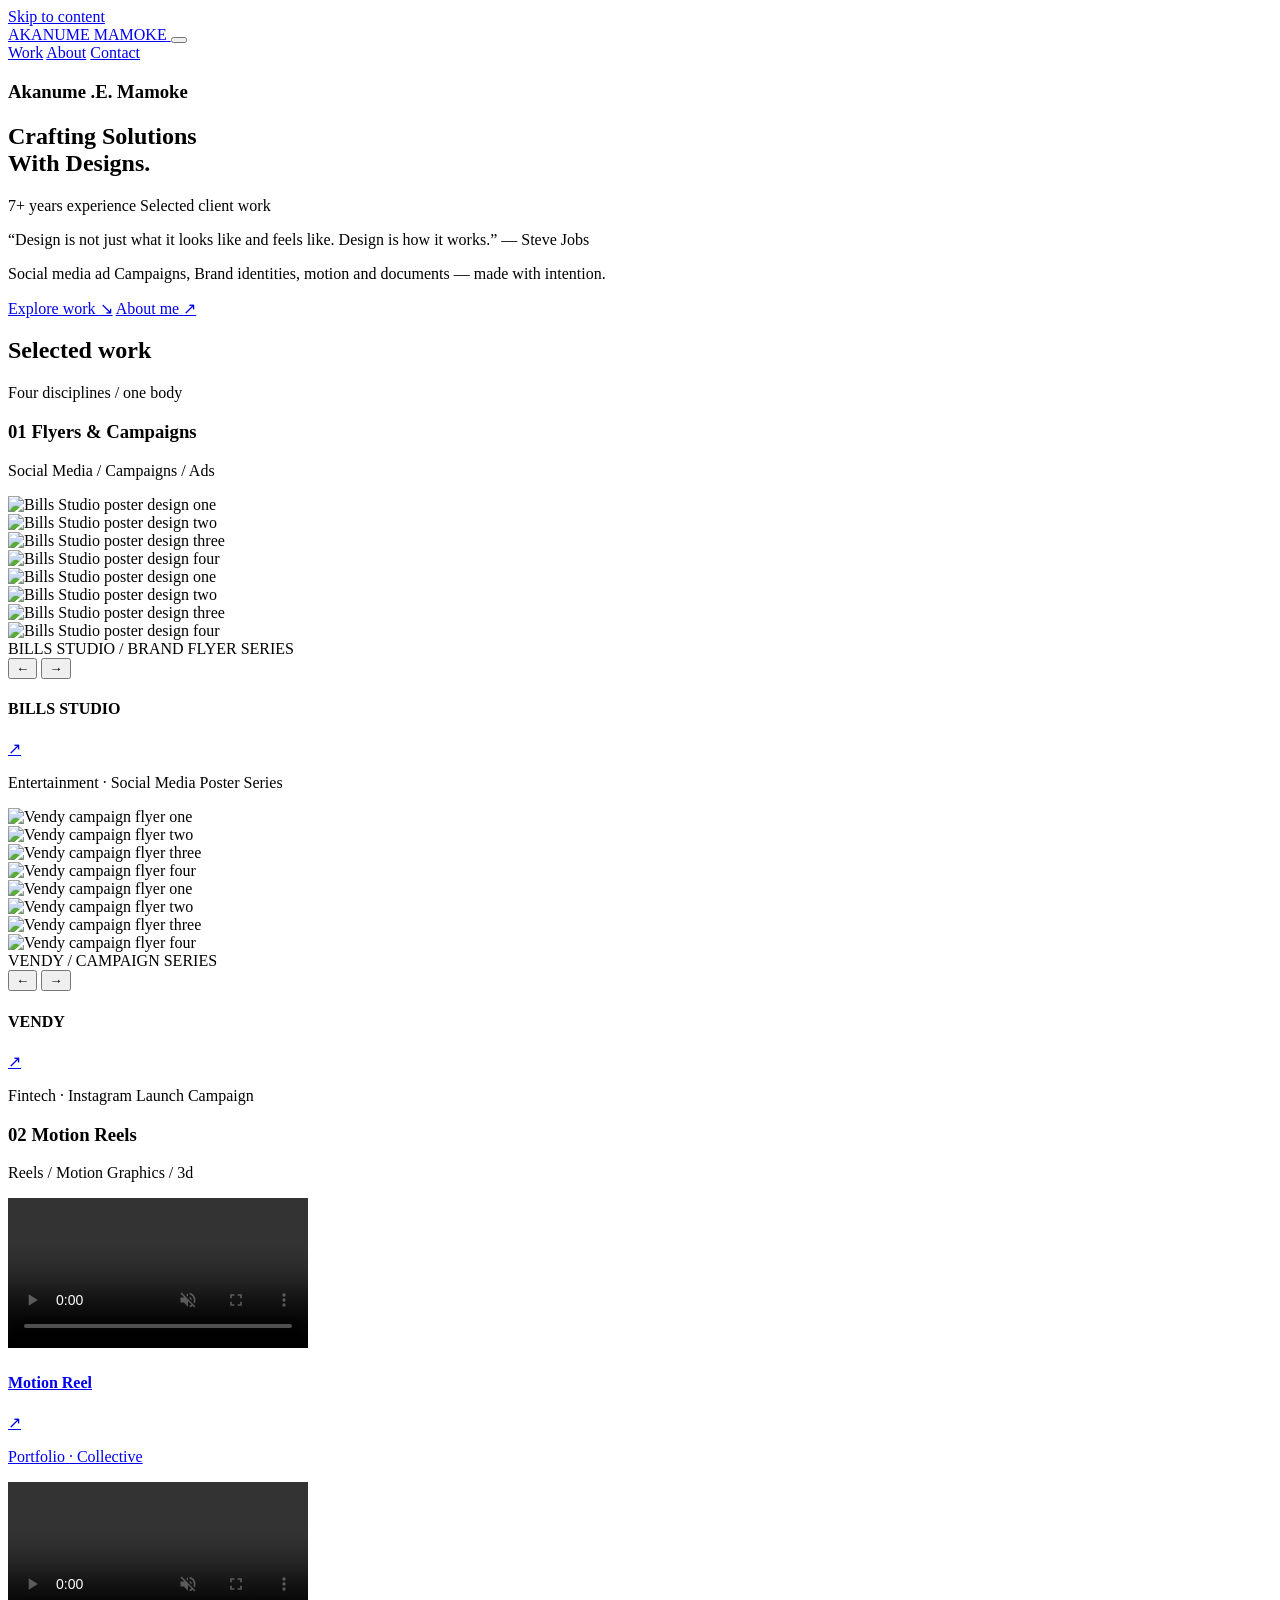
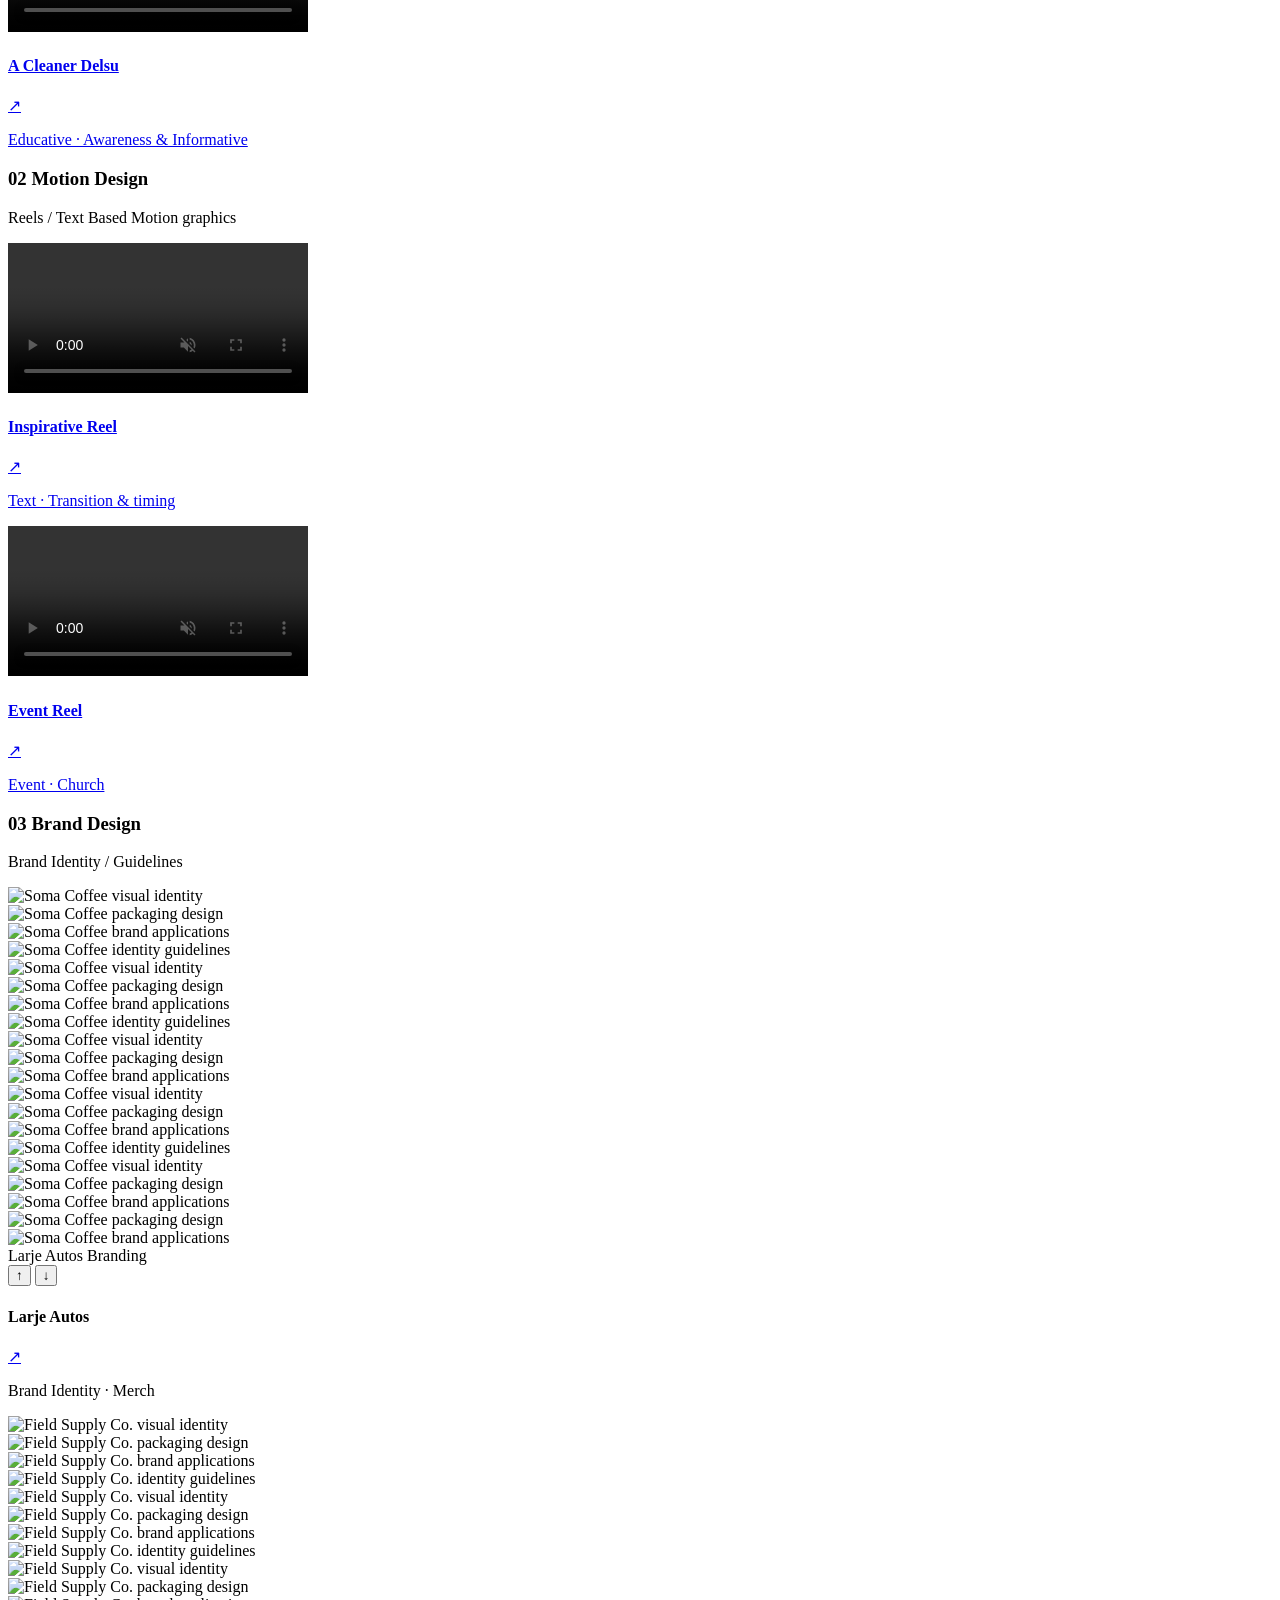
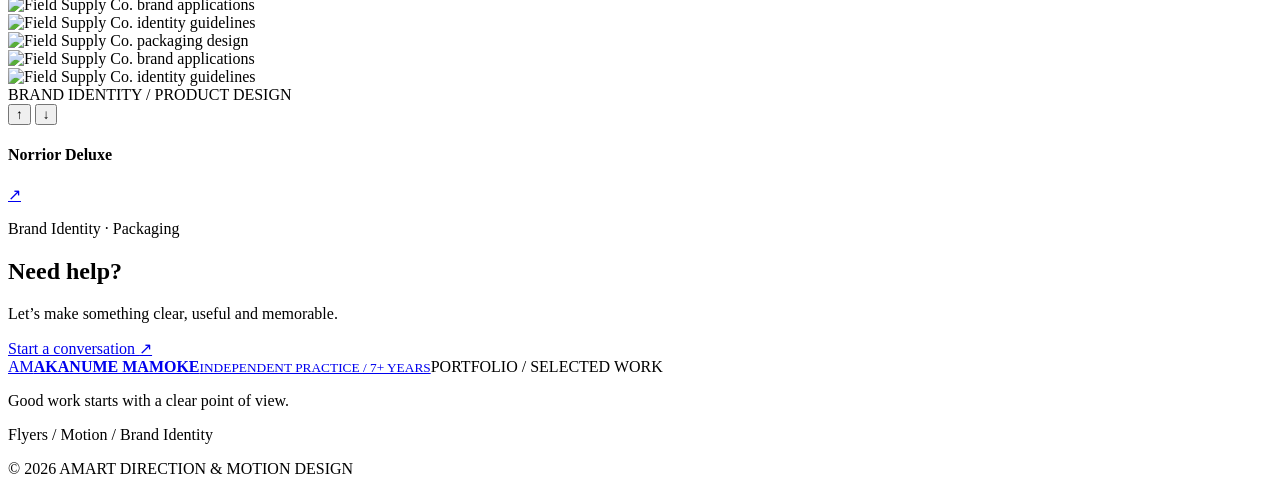
==== index.html @ b6629395 "Add files via upload" ====
<!doctype html>
<html lang="en">
<head>
  <meta charset="utf-8">
  <meta name="viewport" content="width=device-width, initial-scale=1">
  <meta name="theme-color" content="#f5f5f0">
  <meta name="description" content="Selected work in art direction, campaign design, motion, brand identity and documents by Akanume Mamoke.">
  <title>Work — Akanume Mamoke | Art Director & Motion Designer</title>
  <link rel="preconnect" href="https://fonts.googleapis.com">
  <link rel="preconnect" href="https://fonts.gstatic.com" crossorigin>
  <link href="https://fonts.googleapis.com/css2?family=DM+Mono:wght@400;500&family=DM+Sans:wght@400;500;600;700;800&display=swap" rel="stylesheet">
  <link rel="stylesheet" href="css/style.css">
  <script src="js/main.js" defer></script>
</head>
<body>
  <a class="skip-link" href="#main">Skip to content</a>
  <header class="site-header">
    <div class="header-inner wrap">
      <a class="brand" href="index.html" aria-label="Akanume Mamoke home">
        <span class="brand-mark">AKANUME MAMOKE</span>

      </a>
      <button class="menu-toggle" type="button" aria-expanded="false" aria-controls="primary-nav" aria-label="Open navigation"><span></span><span></span></button>
      <nav class="nav" id="primary-nav" aria-label="Main navigation">
        <a href="index.html" aria-current="page">Work</a>
        <a href="about.html">About</a>
        <a href="#contact">Contact</a>
      </nav>
    </div>
  </header>

  <main id="main">
    <section class="hero wrap" aria-labelledby="hero-title">
      <div class="hero-main reveal">
        <h3 id="flyers-title">Akanume .E. Mamoke</p>
        <h1 id="hero-title">Crafting Solutions<br>With Designs.</h1>
        <div class="hero-meta">
          <span>7+ years experience</span>
          <span>Selected client work</span>
        </div>
      </div>
      <div class="hero-aside reveal">
        <p class="hero-statement">“Design is not just what it looks like and feels like. Design is how it works.” — Steve Jobs</p>
        <p class="muted"> Social media ad Campaigns, Brand identities, motion and documents — made with intention.</p>
        <div class="hero-actions">
          <a class="button button-primary" href="#selected-work">Explore work <span aria-hidden="true">↘</span></a>
          <a class="text-link" href="about.html">About me <span aria-hidden="true">↗</span></a>
        </div>
      </div>
    </section>

    <section class="work wrap" id="selected-work" aria-labelledby="work-title">
      <div class="section-kicker">
        <h2 id="work-title" class="eyebrow">Selected work</h2>
        <span class="eyebrow">Four disciplines / one body</span>
      </div>

      <section class="work-category" aria-labelledby="flyers-title">
  <div class="category-heading">
    <h3 id="flyers-title">
      <span class="category-number">01</span>
      Flyers &amp; Campaigns
    </h3>
    <p class="eyebrow">Social Media / Campaigns / Ads</p>
  </div>

  <div class="project-grid">

    <!-- PROJECT 01: BILLS STUDIO -->
    <article class="project-card" aria-labelledby="bills-title">

      <div class="flyer-carousel" data-flyer-carousel>
        <div
          class="flyer-viewport"
          id="bills-flyers"
          tabindex="0"
          role="region"
          aria-label="Bills Studio flyer gallery"
        >
          <div class="flyer-track">
            <div class="flyer-set">

              <div class="flyer-slide">
                <img
                  src="assets/Choir Cllabaration.jpg"
                  alt="Bills Studio poster design one"
                  draggable="false"
                >
              </div>

              <div class="flyer-slide">
                <img
                  src="assets/Creative Design.png"
                  alt="Bills Studio poster design two"
                  draggable="false"
                >
              </div>

              <div class="flyer-slide">
                <img
                  src="assets/Marketing .png"
                  alt="Bills Studio poster design three"
                  draggable="false"
                >
              </div>

              <div class="flyer-slide">
                <img
                  src="assets/Event Collaborations .png"
                  alt="Bills Studio poster design four"
                  draggable="false"
                >
              </div>
              <div class="flyer-slide">
                <img
                  src="assets/Front Page.png"
                  alt="Bills Studio poster design one"
                  draggable="false"
                >
              </div>

              <div class="flyer-slide">
                <img
                  src="assets/ffff.jpg"
                  alt="Bills Studio poster design two"
                  draggable="false"
                >
              </div>

              <div class="flyer-slide">
                <img
                  src="assets/Content Creation.png"
                  alt="Bills Studio poster design three"
                  draggable="false"
                >
              </div>

              <div class="flyer-slide">
                <img
                  src="assets/Back Page.png"
                  alt="Bills Studio poster design four"
                  draggable="false"
                >
              </div>

            </div>
          </div>
        </div>

        <div class="flyer-controls">
          <span class="flyer-hint">BILLS STUDIO / BRAND FLYER SERIES</span>

          <div class="flyer-buttons">
            <button
              type="button"
              data-flyer-prev
              aria-label="Previous Bills Studio flyers"
              aria-controls="bills-flyers"
            >←</button>

            <button
              type="button"
              data-flyer-next
              aria-label="Next Bills Studio flyers"
              aria-controls="bills-flyers"
            >→</button>
          </div>
        </div>
      </div>

      <div class="project-caption">
        <div>
         <h4 id="bills-title">BILLS STUDIO</h4>
        </div>

        <a
          class="project-arrow"
          href="#contact"
          aria-label="Ask about Bills Studio"
        >↗</a>
      </div>

      <p class="project-note">
        Entertainment · Social Media Poster Series
      </p>
    </article>


    <!-- PROJECT 02: VENDY -->
    <article class="project-card" aria-labelledby="vendy-title">

      <div class="flyer-carousel" data-flyer-carousel>
        <div
          class="flyer-viewport"
          id="vendy-flyers"
          tabindex="0"
          role="region"
          aria-label="Vendy flyer gallery"
        >
          <div class="flyer-track">
            <div class="flyer-set">

              <div class="flyer-slide">
                <img
                  src="assets/4.png"
                  alt="Vendy campaign flyer one"
                  draggable="false"
                >
              </div>

              <div class="flyer-slide">
                <img
                  src="assets/4-2.png"
                  alt="Vendy campaign flyer two"
                  draggable="false"
                >
              </div>

              <div class="flyer-slide">
                <img
                  src="assets/6 - Copy (2).png"
                  alt="Vendy campaign flyer three"
                  draggable="false"
                >
              </div>

              <div class="flyer-slide">
                <img
                  src="assets/aaa2.jpg"
                  alt="Vendy campaign flyer four"
                  draggable="false"
                >
              </div>

               <div class="flyer-slide">
                <img
                  src="assets/4 - Copy.png"
                  alt="Vendy campaign flyer one"
                  draggable="false"
                >
              </div>

              <div class="flyer-slide">
                <img
                  src="assets/2.png"
                  alt="Vendy campaign flyer two"
                  draggable="false"
                >
              </div>

              <div class="flyer-slide">
                <img
                  src="assets/1.png"
                  alt="Vendy campaign flyer three"
                  draggable="false"
                >
              </div>

              <div class="flyer-slide">
                <img
                  src="assets/1-2.png"
                  alt="Vendy campaign flyer four"
                  draggable="false"
                >
              </div>

            </div>
          </div>
        </div>

        <div class="flyer-controls">
          <span class="flyer-hint">VENDY / CAMPAIGN SERIES</span>

          <div class="flyer-buttons">
            <button
              type="button"
              data-flyer-prev
              aria-label="Previous Vendy flyers"
              aria-controls="vendy-flyers"
            >←</button>

            <button
              type="button"
              data-flyer-next
              aria-label="Next Vendy flyers"
              aria-controls="vendy-flyers"
            >→</button>
          </div>
        </div>
      </div>

      <div class="project-caption">
        <div>
          <h4 id="vendy-title">VENDY</h4>
        </div>

        <a
          class="project-arrow"
          href="#contact"
          aria-label="Ask about Vendy"
        >↗</a>
      </div>

      <p class="project-note">
        Fintech · Instagram Launch Campaign
      </p>
    </article>

  </div>
</section>  











      <section class="work-category" aria-labelledby="motion-title">
        <div class="category-heading">
          <h3 id="motion-title"><span class="category-number">02</span> Motion Reels</h3>
          <p class="eyebrow">Reels  / Motion Graphics / 3d</p>
        </div>
        <div class="project-grid">
          
          <a class="project-card" href="#contact" aria-label="Ask about Form Follows Feeling motion identity">
            <div class="artwork art-move">
  <video
    class="project-video"
    controls
    autoplay
    muted
    loop
    playsinline
    preload="metadata"
    aria-label="Motion design project preview"
  >
    <source src="assets/Keep Going.mp4" type="video/mp4">
    Your browser does not support video playback.
  </video>
</div>
            <div class="project-caption"><div><h4>Motion Reel</h4></div><span class="project-arrow" aria-hidden="true">↗</span></div>
            <p class="project-note">Portfolio · Collective</p>
          </a>


          <a class="project-card" href="#contact" aria-label="Ask about Move With Intent motion design">
<div class="artwork art-move">
  <video
    class="project-video"
    controls
    autoplay
    muted
    loop
    playsinline
    preload="metadata"
    aria-label="Motion design project preview"
  >
    <source src="assets/Clean Delsu.mp4" type="video/mp4">
    Your browser does not support video playback.
  </video>
</div>
            <div class="project-caption"><div><h4>A Cleaner Delsu</h4></div><span class="project-arrow" aria-hidden="true">↗</span></div>
            <p class="project-note">Educative · Awareness &amp; Informative</p>
          </a>
        </div>
      </section>






            <section class="work-category" aria-labelledby="motion-title">
        <div class="category-heading">
          <h3 id="motion-title"><span class="category-number">02</span> Motion Design</h3>
          <p class="eyebrow">Reels  / Text Based Motion graphics</p>
        </div>
        <div class="project-grid">
          <a class="project-card" href="#contact" aria-label="Ask about Move With Intent motion design">
<div class="artwork art-move">
  <video
    class="project-video"
    controls
    autoplay
    muted
    loop
    playsinline
    preload="metadata"
    aria-label="Motion design project preview"
  >
    <source src="assets/Change the world.mp4" type="video/mp4">
    Your browser does not support video playback.
  </video>
</div>
            <div class="project-caption"><div><h4>Inspirative Reel</h4></div><span class="project-arrow" aria-hidden="true">↗</span></div>
            <p class="project-note">Text · Transition &amp; timing</p>
          </a>
          <a class="project-card" href="#contact" aria-label="Ask about Form Follows Feeling motion identity">
            <div class="artwork art-move">
  <video
    class="project-video"
    controls
    autoplay
    muted
    loop
    playsinline
    preload="metadata"
    aria-label="Motion design project preview"
  >
    <source src="assets/01. Announcement.mp4" type="video/mp4">
    Your browser does not support video playback.
  </video>
</div>
            <div class="project-caption"><div><h4>Event Reel</h4></div><span class="project-arrow" aria-hidden="true">↗</span></div>
            <p class="project-note">Event · Church</p>
          </a>
        </div>
      </section>


      <section class="work-category" aria-labelledby="brand-title">
  <div class="category-heading">
    <h3 id="brand-title">
      <span class="category-number">03</span>
      Brand Design
    </h3>
    <p class="eyebrow">Brand Identity / Guidelines</p>
  </div>

  <div class="project-grid">

    <!-- PROJECT 01: Larje X -->
    <article class="project-card">

      <div class="brand-carousel" data-brand-carousel>
        <div
          class="brand-viewport"
          role="region"
          aria-label="Soma Coffee brand presentation"
          tabindex="0"
        >
          <div class="brand-track">

            <div class="brand-slide">
              <img src="assets/brand/larje brand identity min_page-0001.jpg"
                   alt="Soma Coffee visual identity"
                   draggable="false">
            </div>

            <div class="brand-slide">
              <img src="assets/brand/larje brand identity min_page-0002.jpg"
                   alt="Soma Coffee packaging design"
                   loading="lazy"
                   draggable="false">
            </div>

            <div class="brand-slide">
              <img src="assets/brand/larje brand identity min_page-0003.jpg"
                   alt="Soma Coffee brand applications"
                   loading="lazy"
                   draggable="false">
            </div>

            <div class="brand-slide">
              <img src="assets/brand/larje brand identity min_page-0004.jpg"
                   alt="Soma Coffee identity guidelines"
                   loading="lazy"
                   draggable="false">
            </div>

            <div class="brand-slide">
              <img src="assets/brand/larje brand identity min_page-0005.jpg"
                   alt="Soma Coffee visual identity"
                   draggable="false">
            </div>

            <div class="brand-slide">
              <img src="assets/brand/larje brand identity min_page-0006.jpg"
                   alt="Soma Coffee packaging design"
                   loading="lazy"
                   draggable="false">
            </div>

            <div class="brand-slide">
              <img src="assets/brand/larje brand identity min_page-0007.jpg"
                   alt="Soma Coffee brand applications"
                   loading="lazy"
                   draggable="false">
            </div>

            <div class="brand-slide">
              <img src="assets/brand/larje brand identity min_page-0008.jpg"
                   alt="Soma Coffee identity guidelines"
                   loading="lazy"
                   draggable="false">
            </div>

            <div class="brand-slide">
              <img src="assets/brand/larje brand identity min_page-0009.jpg"
                   alt="Soma Coffee visual identity"
                   draggable="false">
            </div>

            <div class="brand-slide">
              <img src="assets/brand/larje brand identity min_page-0010.jpg"
                   alt="Soma Coffee packaging design"
                   loading="lazy"
                   draggable="false">
            </div>

            <div class="brand-slide">
              <img src="assets/brand/larje brand identity min_page-0011.jpg"
                   alt="Soma Coffee brand applications"
                   loading="lazy"
                   draggable="false">
            </div>

            <div class="brand-slide">
              <img src="assets/brand/larje brand identity min_page-0013.jpg"
                   alt="Soma Coffee visual identity"
                   draggable="false">
            </div>

            <div class="brand-slide">
              <img src="assets/brand/larje brand identity min_page-0014.jpg"
                   alt="Soma Coffee packaging design"
                   loading="lazy"
                   draggable="false">
            </div>

            <div class="brand-slide">
              <img src="assets/brand/larje brand identity min_page-0015.jpg"
                   alt="Soma Coffee brand applications"
                   loading="lazy"
                   draggable="false">
            </div>

            <div class="brand-slide">
              <img src="assets/brand/larje brand identity min_page-0016.jpg"
                   alt="Soma Coffee identity guidelines"
                   loading="lazy"
                   draggable="false">
            </div>

            <div class="brand-slide">
              <img src="assets/brand/larje brand identity min_page-0017.jpg"
                   alt="Soma Coffee visual identity"
                   draggable="false">
            </div>

            <div class="brand-slide">
              <img src="assets/brand/larje brand identity min_page-0018.jpg"
                   alt="Soma Coffee packaging design"
                   loading="lazy"
                   draggable="false">
            </div>

            <div class="brand-slide">
              <img src="assets/brand/larje brand identity min_page-0019.jpg"
                   alt="Soma Coffee brand applications"
                   loading="lazy"
                   draggable="false">
            </div>

            <div class="brand-slide">
              <img src="assets/brand/larje brand identity min_page-0021.jpg"
                   alt="Soma Coffee packaging design"
                   loading="lazy"
                   draggable="false">
            </div>

            <div class="brand-slide">
              <img src="assets/brand/larje brand identity min_page-0022.jpg"
                   alt="Soma Coffee brand applications"
                   loading="lazy"
                   draggable="false">
            </div>



          </div>
        </div>

        <div class="brand-carousel-controls">
          <span class="brand-slide-label">Larje Autos Branding</span>

          <div class="brand-carousel-buttons">
            <button type="button"
                    data-brand-prev
                    aria-label="Previous Soma Coffee slide">↑</button>

            <button type="button"
                    data-brand-next
                    aria-label="Next Soma Coffee slide">↓</button>
          </div>
        </div>
      </div>

      <div class="project-caption">
        <div>
          <h4>Larje Autos</h4>
        </div>

        <a class="project-arrow"
           href="#contact"
           aria-label="Ask about Soma Coffee">↗</a>
      </div>

      <p class="project-note">Brand Identity · Merch</p>
    </article>


    <!-- PROJECT 02: Norrior Deluxe. -->
    <article class="project-card">

      <div class="brand-carousel" data-brand-carousel>
        <div
          class="brand-viewport"
          role="region"
          aria-label="Field Supply Co. brand presentation"
          tabindex="0"
        >
          <div class="brand-track">

            <div class="brand-slide">
              <img src="assets/brand/Mamoke_Akanume_NorrirDeluxe_page-0001.jpg"
                   alt="Field Supply Co. visual identity"
                   draggable="false">
            </div>

            <div class="brand-slide">
              <img src="assets/brand/Mamoke_Akanume_NorrirDeluxe_page-0002.jpg"
                   alt="Field Supply Co. packaging design"
                   loading="lazy"
                   draggable="false">
            </div>

            <div class="brand-slide">
              <img src="assets/brand/Mamoke_Akanume_NorrirDeluxe_page-0003.jpg"
                   alt="Field Supply Co. brand applications"
                   loading="lazy"
                   draggable="false">
            </div>

            <div class="brand-slide">
              <img src="assets/brand/Mamoke_Akanume_NorrirDeluxe_page-0004.jpg"
                   alt="Field Supply Co. identity guidelines"
                   loading="lazy"
                   draggable="false">
            </div>
            <div class="brand-slide">
              <img src="assets/brand/Mamoke_Akanume_NorrirDeluxe_page-0005.jpg"
                   alt="Field Supply Co. visual identity"
                   draggable="false">
            </div>

            <div class="brand-slide">
              <img src="assets/brand/Mamoke_Akanume_NorrirDeluxe_page-0006.jpg"
                   alt="Field Supply Co. packaging design"
                   loading="lazy"
                   draggable="false">
            </div>

            <div class="brand-slide">
              <img src="assets/brand/Mamoke_Akanume_NorrirDeluxe_page-0007.jpg"
                   alt="Field Supply Co. brand applications"
                   loading="lazy"
                   draggable="false">
            </div>

            <div class="brand-slide">
              <img src="assets/brand/Mamoke_Akanume_NorrirDeluxe_page-0008.jpg"
                   alt="Field Supply Co. identity guidelines"
                   loading="lazy"
                   draggable="false">
            </div>
            <div class="brand-slide">
              <img src="assets/brand/Mamoke_Akanume_NorrirDeluxe_page-0009.jpg"
                   alt="Field Supply Co. visual identity"
                   draggable="false">
            </div>

            <div class="brand-slide">
              <img src="assets/brand/Mamoke_Akanume_NorrirDeluxe_page-0010.jpg"
                   alt="Field Supply Co. packaging design"
                   loading="lazy"
                   draggable="false">
            </div>

            <div class="brand-slide">
              <img src="assets/brand/Mamoke_Akanume_NorrirDeluxe_page-0011.jpg"
                   alt="Field Supply Co. brand applications"
                   loading="lazy"
                   draggable="false">
            </div>

            <div class="brand-slide">
              <img src="assets/brand/Mamoke_Akanume_NorrirDeluxe_page-0012.jpg"
                   alt="Field Supply Co. identity guidelines"
                   loading="lazy"
                   draggable="false">
            </div>
            <div class="brand-slide">
              <img src="assets/brand/Mamoke_Akanume_NorrirDeluxe_page-0013.jpg"
                   alt="Field Supply Co. packaging design"
                   loading="lazy"
                   draggable="false">
            </div>

            <div class="brand-slide">
              <img src="assets/brand/Mamoke_Akanume_NorrirDeluxe_page-0014.jpg"
                   alt="Field Supply Co. brand applications"
                   loading="lazy"
                   draggable="false">
            </div>

            <div class="brand-slide">
              <img src="assets/brand/Mamoke_Akanume_NorrirDeluxe_page-0015.jpg"
                   alt="Field Supply Co. identity guidelines"
                   loading="lazy"
                   draggable="false">
            </div>

          </div>
        </div>

        <div class="brand-carousel-controls">
          <span class="brand-slide-label">BRAND IDENTITY / PRODUCT DESIGN</span>

          <div class="brand-carousel-buttons">
            <button type="button"
                    data-brand-prev
                    aria-label="Previous Field Supply slide">↑</button>

            <button type="button"
                    data-brand-next
                    aria-label="Next Field Supply slide">↓</button>
          </div>
        </div>
      </div>

      <div class="project-caption">
        <div>
          <h4>Norrior Deluxe</h4>
        </div>

        <a class="project-arrow"
           href="#contact"
           aria-label="Ask about Field Supply Co.">↗</a>
      </div>

      <p class="project-note">Brand Identity · Packaging</p>
    </article>

  </div>
</section>



     
    </section>







    <section class="contact-cta wrap reveal" id="contact">
      <div><h2>Need help?</h2><p>Let’s make something clear, useful and memorable.</p></div>
      <!-- Replace the email below with your preferred contact address. -->
      <a class="button button-primary" href="mailto:datsg4396@gmail.com">Start a conversation <span aria-hidden="true">↗</span></a>
    </section>
  </main>

  <footer class="site-footer">
    <div class="wrap footer-inner">
      <div class="footer-top"><a class="brand" href="index.html"><span class="brand-mark">AM</span><span class="brand-copy"><strong>AKANUME MAMOKE</strong><small>INDEPENDENT PRACTICE / 7+ YEARS</small></span></a><span class="eyebrow">PORTFOLIO / SELECTED WORK</span></div>
      <p class="footer-statement">Good work starts with a clear point of view.</p>
      <p class="footer-disciplines">Flyers / Motion / Brand Identity</p>
      <div class="footer-bottom"><span>© <span data-year>2026</span> AM</span><span>ART DIRECTION &amp; MOTION DESIGN</span></div>
    </div>
  </footer>
</body>
</html>
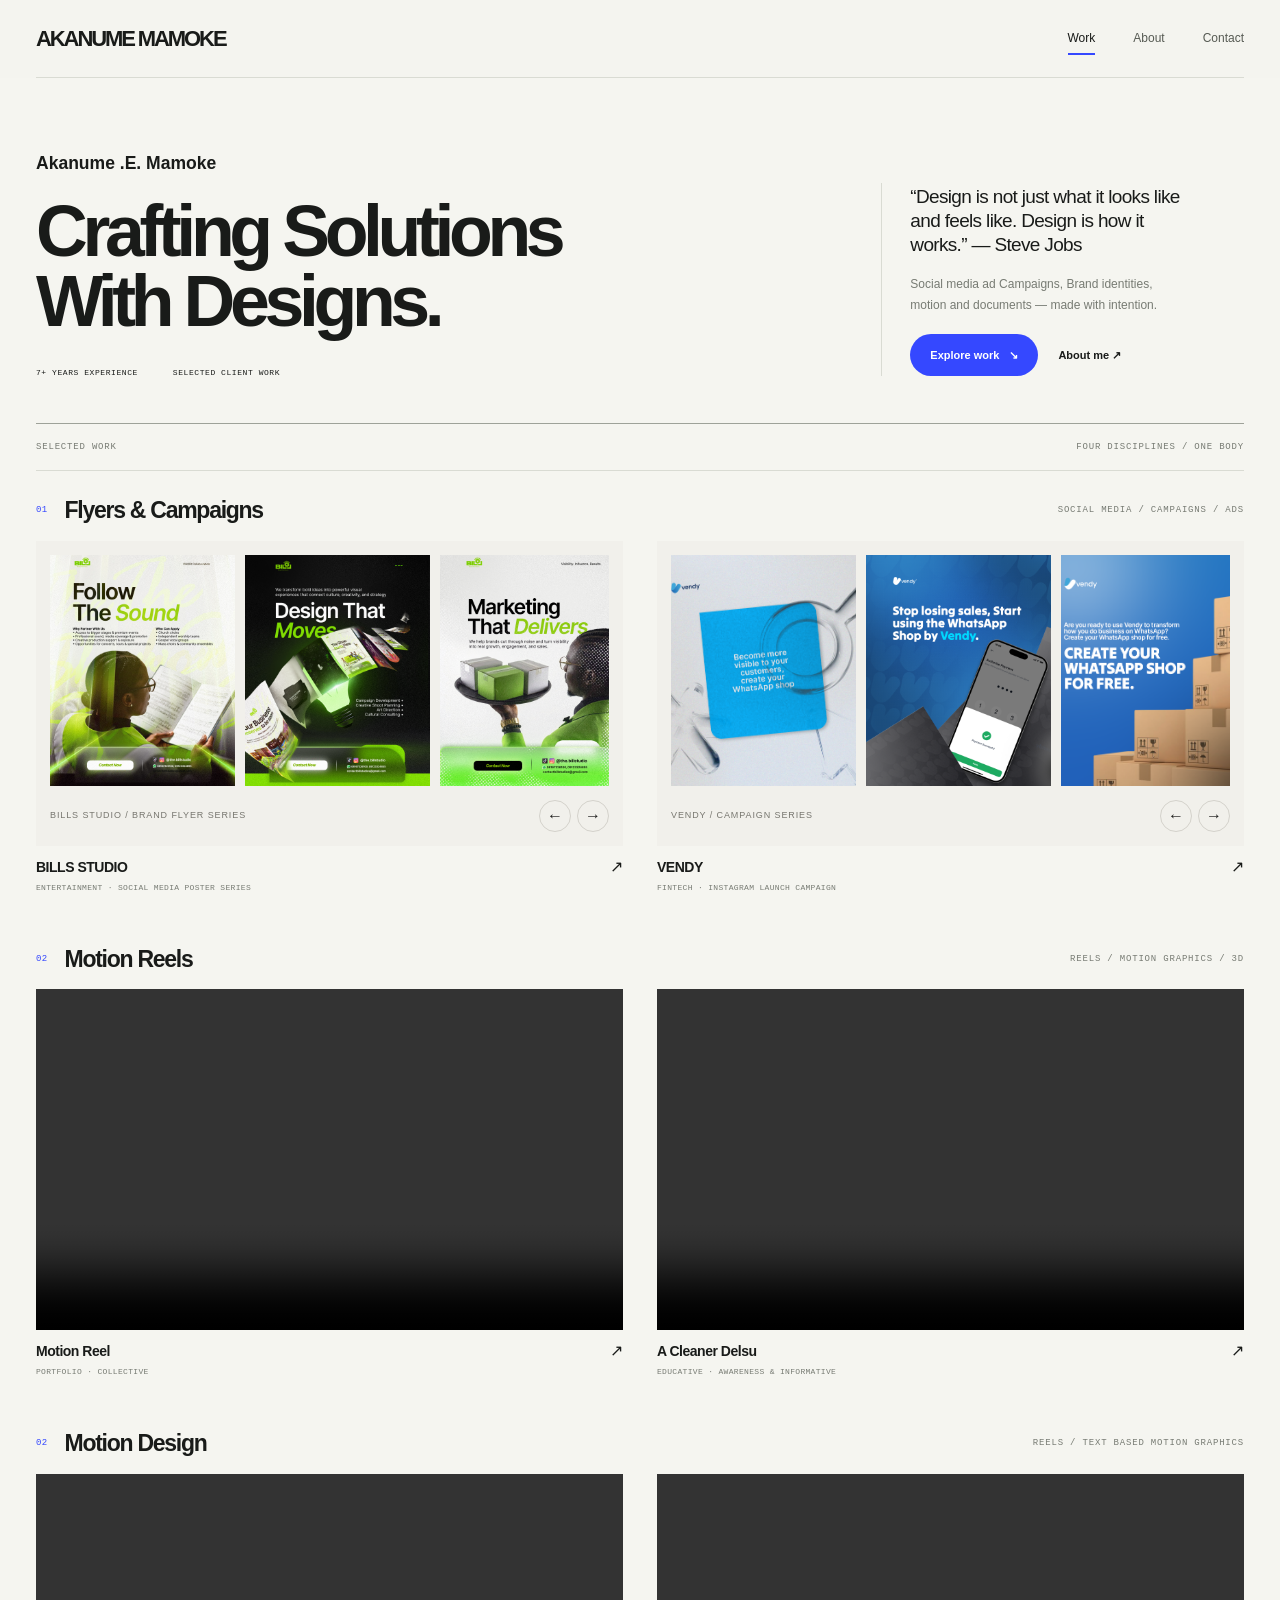
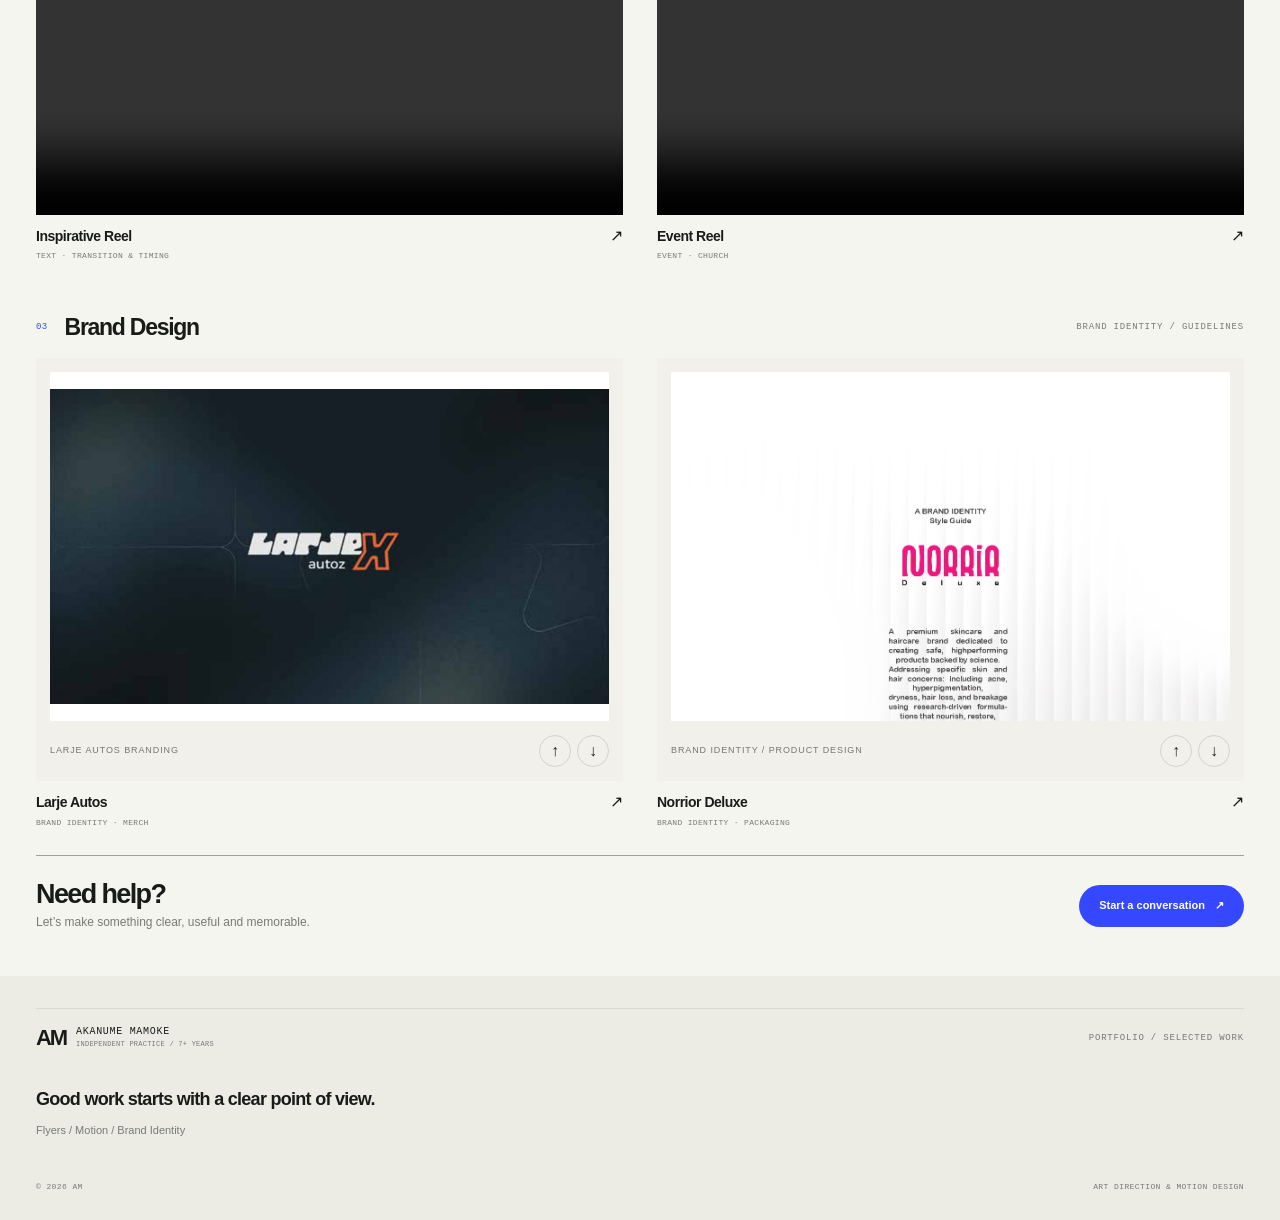
==== commit fa346d26: "Update index.html" ====
--- a/index.html
+++ b/index.html
@@ -771,10 +771,21 @@
 
 
     <section class="contact-cta wrap reveal" id="contact">
-      <div><h2>Need help?</h2><p>Let’s make something clear, useful and memorable.</p></div>
-      <!-- Replace the email below with your preferred contact address. -->
-      <a class="button button-primary" href="mailto:datsg4396@gmail.com">Start a conversation <span aria-hidden="true">↗</span></a>
-    </section>
+  <div>
+    <h2>Need help?</h2>
+    <p>Let’s make something clear, useful and memorable.</p>
+  </div>
+
+  <a
+    class="button button-primary"
+    href="https://mail.google.com/mail/?view=cm&fs=1&to=datsg4396@gmail.com"
+    target="_blank"
+    rel="noopener noreferrer"
+  >
+    Start a conversation
+    <span aria-hidden="true">↗</span>
+  </a>
+</section>
   </main>
 
   <footer class="site-footer">
--- a/css/style.css
+++ b/css/style.css
@@ -0,0 +1,660 @@
+:root {
+  --paper: #f5f5f0;
+  --paper-deep: #ecece5;
+  --ink: #191b19;
+  --muted: #777b73;
+  --line: #d9dbd3;
+  --line-strong: #9ea299;
+  --blue: #3548ff;
+  --lime: #d9ed58;
+  --rust: #cf654b;
+  --green: #284c3e;
+  --display: "DM Sans", Arial, sans-serif;
+  --mono: "DM Mono", monospace;
+  --wrap: 1240px;
+}
+
+
+
+
+
+.art-move {
+  position: relative;
+  overflow: hidden;
+  width: 100%;
+}
+
+.project-video {
+  display: block;
+  width: 100%;
+  height: 100%;
+  object-fit: cover;
+  object-position: center;
+}
+
+
+
+
+
+
+/* ========================================
+   FLYER CAROUSEL
+======================================== */
+
+.flyer-carousel {
+  width: 100%;
+  min-width: 0;
+  padding: 14px;
+  overflow: hidden;
+  background: #f1f0eb;
+}
+
+.flyer-viewport {
+  width: 100%;
+  overflow-x: auto;
+  overflow-y: hidden;
+  scrollbar-width: none;
+  cursor: grab;
+  touch-action: pan-x;
+  user-select: none;
+  scroll-behavior: auto;
+  overscroll-behavior-x: contain;
+}
+
+.flyer-viewport::-webkit-scrollbar {
+  display: none;
+}
+
+.flyer-viewport.is-dragging {
+  cursor: grabbing;
+}
+
+.flyer-track {
+  display: flex;
+  width: max-content;
+  align-items: stretch;
+}
+
+.flyer-set {
+  display: flex;
+  flex: 0 0 auto;
+  gap: 10px;
+  padding-right: 10px;
+}
+
+.flyer-slide {
+  flex: 0 0 clamp(130px, 15vw, 185px);
+  aspect-ratio: 4 / 5;
+  min-width: 0;
+  margin: 0;
+  overflow: hidden;
+  background: #e5e3dd;
+}
+
+.flyer-slide img {
+  display: block;
+  width: 100%;
+  height: 100%;
+  object-fit: cover;
+  pointer-events: none;
+  transition: transform 250ms ease;
+}
+
+@media (hover: hover) {
+  .flyer-slide:hover img {
+    transform: scale(1.025);
+  }
+}
+
+
+/* ========================================
+   CAROUSEL CONTROLS
+======================================== */
+
+.flyer-controls {
+  display: flex;
+  align-items: center;
+  justify-content: space-between;
+  gap: 12px;
+  padding-top: 14px;
+}
+
+.flyer-hint {
+  font-size: 9px;
+  line-height: 1.5;
+  letter-spacing: 0.1em;
+  text-transform: uppercase;
+  color: #77766f;
+}
+
+.flyer-buttons {
+  display: flex;
+  flex: 0 0 auto;
+  gap: 6px;
+}
+
+.flyer-buttons button {
+  display: grid;
+  width: 32px;
+  height: 32px;
+  place-items: center;
+  border: 1px solid #d4d2cb;
+  border-radius: 50%;
+  background: transparent;
+  color: #20201e;
+  font: inherit;
+  font-size: 16px;
+  cursor: pointer;
+  transition:
+    background-color 180ms ease,
+    color 180ms ease,
+    border-color 180ms ease;
+}
+
+.flyer-buttons button:hover {
+  background: #20201e;
+  color: #fff;
+  border-color: #20201e;
+}
+
+.flyer-buttons button:focus-visible,
+.flyer-viewport:focus-visible {
+  outline: 2px solid #315be8;
+  outline-offset: 3px;
+}
+
+
+/* Keep the project card consistent with the existing design */
+
+article.project-card {
+  display: block;
+  min-width: 0;
+  color: inherit;
+}
+
+.project-caption .project-arrow {
+  flex: 0 0 auto;
+}
+
+
+
+
+/* ===================================
+   BRAND DOCUMENT SLIDESHOW
+=================================== */
+
+.brand-carousel {
+  width: 100%;
+  min-width: 0;
+  padding: 14px;
+  overflow: hidden;
+  background: #f1f0eb;
+}
+
+.brand-viewport {
+  width: 100%;
+  aspect-ratio: 16 / 10;
+  overflow: hidden;
+  position: relative;
+  background: #e8e6df;
+}
+
+.brand-track {
+  display: flex;
+  flex-direction: column;
+  width: 100%;
+  transform: translateY(0);
+  will-change: transform;
+}
+
+.brand-slide {
+  flex: 0 0 auto;
+  width: 100%;
+  min-height: 0;
+  overflow: hidden;
+  display: grid;
+  place-items: center;
+  background: #fff;
+}
+
+.brand-slide img {
+  display: block;
+  width: 100%;
+  height: 100%;
+  object-fit: contain;
+  object-position: center;
+  pointer-events: none;
+  user-select: none;
+}
+
+/* Controls */
+
+.brand-carousel-controls {
+  display: flex;
+  align-items: center;
+  justify-content: space-between;
+  gap: 12px;
+  padding-top: 14px;
+}
+
+.brand-slide-label {
+  font-size: 9px;
+  line-height: 1.5;
+  letter-spacing: 0.1em;
+  text-transform: uppercase;
+  color: #77766f;
+}
+
+.brand-carousel-buttons {
+  display: flex;
+  gap: 6px;
+}
+
+.brand-carousel-buttons button {
+  width: 32px;
+  height: 32px;
+  display: grid;
+  place-items: center;
+  border: 1px solid #d4d2cb;
+  border-radius: 50%;
+  background: transparent;
+  color: #20201e;
+  font: inherit;
+  font-size: 16px;
+  cursor: pointer;
+  transition:
+    background-color 180ms ease,
+    color 180ms ease,
+    border-color 180ms ease;
+}
+
+.brand-carousel-buttons button:hover {
+  background: #20201e;
+  color: #fff;
+  border-color: #20201e;
+}
+
+.brand-carousel-buttons button:focus-visible,
+.brand-viewport:focus-visible {
+  outline: 2px solid #315be8;
+  outline-offset: 3px;
+}
+
+
+
+
+.site-section {
+  /* Adjust the 'rem' or 'px' value to change the gap size */
+  margin-bottom: 3rem; 
+}
+
+
+
+
+
+/* Responsive */
+
+@media (max-width: 680px) {
+  .brand-carousel {
+    padding: 10px;
+  }
+
+  .brand-carousel-controls {
+    padding-top: 10px;
+  }
+
+  .brand-slide-label {
+    font-size: 8px;
+  }
+}
+
+/* Accessibility */
+
+@media (prefers-reduced-motion: reduce) {
+  .brand-track {
+    will-change: auto;
+  }
+
+  .brand-carousel-buttons button {
+    transition: none;
+  }
+}
+
+
+
+
+
+
+
+
+* { box-sizing: border-box; }
+html { scroll-behavior: smooth; scroll-padding-top: 90px; }
+body { margin: 0; background: var(--paper); color: var(--ink); font-family: var(--display); font-size: 15px; line-height: 1.55; -webkit-font-smoothing: antialiased; }
+a { color: inherit; text-decoration: none; }
+button, a { -webkit-tap-highlight-color: transparent; }
+button { font: inherit; }
+img, svg { max-width: 100%; }
+.wrap { width: min(var(--wrap), calc(100% - 72px)); margin-inline: auto; }
+.skip-link { position: absolute; left: 16px; top: -60px; z-index: 100; background: var(--ink); color: white; padding: 10px 14px; }
+.skip-link:focus { top: 12px; }
+
+.site-header { position: relative; z-index: 20; background: color-mix(in srgb, var(--paper) 94%, transparent); }
+.header-inner { min-height: 78px; display: flex; align-items: center; justify-content: space-between; border-bottom: 1px solid var(--line); }
+.brand { display: inline-flex; align-items: center; gap: 10px; min-width: max-content; }
+.brand-mark { font-size: 22px; font-weight: 800; letter-spacing: -.095em; line-height: 1; }
+.brand-copy { display: flex; flex-direction: column; gap: 2px; }
+.brand-copy strong { font: 500 10px/1.2 var(--mono); letter-spacing: .07em; }
+.brand-copy small { font: 400 7px/1.4 var(--mono); letter-spacing: .035em; color: var(--muted); }
+.nav { display: flex; align-items: center; gap: 38px; }
+.nav a { position: relative; padding: 9px 0; color: #565a53; font-size: 12px; transition: color .2s ease; }
+.nav a::after { position: absolute; content: ""; left: 0; right: 100%; bottom: 2px; height: 2px; background: var(--blue); transition: right .22s ease; }
+.nav a:hover, .nav a[aria-current="page"] { color: var(--ink); }
+.nav a:hover::after, .nav a[aria-current="page"]::after { right: 0; }
+.menu-toggle { display: none; border: 1px solid var(--line); background: transparent; width: 42px; height: 42px; align-items: center; justify-content: center; flex-direction: column; gap: 5px; cursor: pointer; }
+.menu-toggle span { width: 16px; height: 1px; background: var(--ink); transition: transform .2s ease; }
+
+.eyebrow { margin: 0; font: 400 9px/1.6 var(--mono); letter-spacing: .09em; text-transform: uppercase; }
+.muted { color: var(--muted); font-size: 12px; }
+.hero { display: grid; grid-template-columns: minmax(0, 1.75fr) minmax(250px, .8fr); gap: 52px; padding-top: 54px; padding-bottom: 44px; align-items: end; }
+.hero-main h1, .about-hero h1 { margin: 19px 0 31px; font-size: clamp(48px, 5.6vw, 76px); line-height: .98; letter-spacing: -.075em; font-weight: 700; }
+.hero-meta { display: flex; flex-wrap: wrap; gap: 35px; color: var(--ink); font: 500 8px/1.5 var(--mono); letter-spacing: .07em; text-transform: uppercase; }
+.hero-aside { border-left: 1px solid var(--line); padding: 2px 0 0 28px; max-width: 320px; margin-bottom: 3px; }
+.hero-statement { font-size: 19px; line-height: 1.28; font-weight: 500; letter-spacing: -.035em; margin: 0 0 17px; }
+.hero-aside .muted { max-width: 255px; margin: 0 0 19px; line-height: 1.7; }
+.hero-actions { display: flex; align-items: center; flex-wrap: wrap; gap: 20px; }
+.button { min-height: 42px; display: inline-flex; align-items: center; justify-content: center; gap: 10px; padding: 0 19px; border: 1px solid transparent; border-radius: 999px; font-size: 11px; font-weight: 600; transition: background .2s ease, color .2s ease, transform .2s ease, border-color .2s ease; cursor: pointer; }
+.button:hover { transform: translateY(-2px); }
+.button-primary { background: var(--blue); color: white; }
+.button-primary:hover { background: #2537df; }
+.button-primary:focus-visible, .text-link:focus-visible, .nav a:focus-visible, .project-card:focus-visible { outline: 2px solid var(--blue); outline-offset: 4px; }
+.text-link { font-size: 11px; font-weight: 600; transition: color .2s ease; }
+.text-link span, .button span { display: inline-block; transition: transform .2s ease; }
+.text-link:hover { color: var(--blue); }
+.text-link:hover span, .button:hover span { transform: translate(2px, -2px); }
+
+.work { border-top: 1px solid var(--line-strong); }
+.section-kicker { min-height: 47px; display: flex; justify-content: space-between; align-items: center; gap: 20px; border-bottom: 1px solid var(--line); }
+.section-kicker .eyebrow { color: var(--muted); }
+.work-category { padding: 26px 0 25px; }
+.category-heading { display: flex; justify-content: space-between; align-items: baseline; gap: 20px; margin-bottom: 16px; }
+.category-heading h3 { display: flex; align-items: center; gap: 17px; margin: 0; font-size: 23px; line-height: 1.2; font-weight: 700; letter-spacing: -.055em; }
+.category-number, .project-index { color: var(--blue); font: 500 9px/1.5 var(--mono); letter-spacing: .04em; }
+.category-heading > p { color: var(--muted); text-align: right; }
+.project-grid { display: grid; grid-template-columns: repeat(2, minmax(0, 1fr)); gap: 34px; }
+.project-card { display: block; min-width: 0; }
+.artwork { position: relative; width: 100%; aspect-ratio: 1.72 / 1; overflow: hidden; isolation: isolate; transition: transform .28s ease; }
+.project-card:hover .artwork { transform: translateY(-3px); }
+.project-caption { display: flex; justify-content: space-between; align-items: flex-start; gap: 15px; padding-top: 11px; }
+.project-caption > div { display: flex; align-items: baseline; flex-wrap: wrap; column-gap: 18px; row-gap: 4px; }
+.project-caption h4 { margin: 0; font-size: 14px; font-weight: 600; letter-spacing: -.035em; }
+.project-arrow { font-size: 16px; line-height: 1.2; transition: transform .2s ease, color .2s ease; }
+.project-card:hover .project-arrow { color: var(--blue); transform: translate(2px, -2px); }
+.project-note { margin: 3px 0 0; color: var(--muted); font: 400 8px/1.6 var(--mono); letter-spacing: .04em; text-transform: uppercase; }
+
+/* Project artwork: lightweight vector-style specimens, easy to replace with real project images. */
+.art-micro { margin: 0; font: 500 7px/1.4 var(--mono); letter-spacing: .06em; }
+.art-after-hours { background: #20271f; color: #f3f1e7; padding: 3.7%; }
+.art-frame { height: 100%; position: relative; border: 1px solid #53604d; padding: 3.3%; }
+.art-headline { position: absolute; left: 3.3%; top: 24%; z-index: 1; font-size: clamp(30px, 4.2vw, 65px); line-height: .82; font-weight: 800; letter-spacing: -.075em; }
+.art-sun { position: absolute; right: 6%; top: 13%; width: 23%; aspect-ratio: 1; border-radius: 50%; background: #f36b45; }
+.art-rule { position: absolute; left: 3.3%; right: 3.3%; bottom: 24%; border-top: 1px solid #596054; }
+.art-bottom { position: absolute; bottom: 4%; left: 3.3%; right: 3.3%; display: flex; justify-content: space-between; gap: 10px; font: 400 6px/1.4 var(--mono); letter-spacing: .04em; }
+.art-stamp { position: absolute; right: 3.3%; bottom: 1.5%; font: 400 5px/1.4 var(--mono); letter-spacing: .08em; }
+.art-no-signal { padding: 4.5%; background: var(--blue); color: white; }
+.signal-headline { position: absolute; left: 5%; top: 21%; font-size: clamp(33px, 5.2vw, 76px); line-height: .83; font-weight: 700; letter-spacing: -.08em; }
+.signal-ring { position: absolute; top: 10%; right: 8%; width: 21%; aspect-ratio: 1; border: clamp(6px, 1vw, 13px) solid var(--lime); border-radius: 50%; }
+.signal-ring::after { position: absolute; content: ""; inset: 24%; border: 2px solid white; border-radius: 50%; }
+.signal-bars { position: absolute; right: 9%; bottom: 18%; height: 18%; display: flex; align-items: end; gap: 5px; }
+.signal-bars i { display: block; width: clamp(4px, .7vw, 8px); background: var(--lime); }
+.signal-bars i:nth-child(1) { height: 30%; } .signal-bars i:nth-child(2) { height: 50%; } .signal-bars i:nth-child(3) { height: 75%; } .signal-bars i:nth-child(4) { height: 100%; }
+.art-pill { position: absolute; left: 5%; bottom: 19%; padding: 5px 14px; border-radius: 99px; background: white; color: var(--blue); font: 500 6px/1 var(--mono); }
+.signal-footer { position: absolute; left: 5%; bottom: 4%; margin: 0; font: 400 6px/1.4 var(--mono); letter-spacing: .04em; }
+.art-move { background: linear-gradient(135deg, #373fd0 0%, #5843ce 47%, #ef775a 100%); color: white; }
+.art-move .art-micro { position: absolute; left: 4%; top: 5%; }
+.move-lines { position: absolute; left: 5%; top: 37%; width: 28%; display: grid; gap: 9px; }
+.move-lines i { height: 1px; background: rgba(255,255,255,.8); }
+.move-lines i:nth-child(2) { width: 78%; margin-left: 8%; } .move-lines i:nth-child(3) { width: 63%; margin-left: 15%; } .move-lines i:nth-child(4) { width: 48%; margin-left: 23%; }
+.move-orbit { position: absolute; top: 13%; left: 31%; height: 70%; aspect-ratio: 1; border: 1px solid rgba(255,218,130,.95); border-radius: 50%; }
+.orbit-two { inset: 22% auto auto 38%; height: 52%; }.orbit-three { inset: 31% auto auto 45%; height: 34%; }
+.move-core { position: absolute; width: 15%; aspect-ratio: 1; border-radius: 50%; background: #ffb19a; left: 49.5%; top: 42%; }
+.move-sweep { position: absolute; right: 8%; top: 21%; width: 16%; height: 21%; border: 2px solid transparent; border-top-color: rgba(255,255,255,.85); border-right-color: rgba(255,255,255,.85); border-radius: 50%; transform: rotate(20deg); }
+.move-copy { position: absolute; left: 3%; bottom: 6%; font-size: clamp(12px, 1.5vw, 21px); letter-spacing: -.04em; }
+.move-time { position: absolute; right: 3%; bottom: 6%; font: 400 6px/1 var(--mono); }
+.art-form { background: #dbe0d5; padding: 3.5%; color: #24342c; }
+.form-inner { height: 100%; background: #f1f0e6; padding: 3.5%; display: flex; flex-direction: column; }
+.form-blocks { flex: 1; display: grid; grid-template-columns: 1.2fr .9fr .8fr; align-items: center; padding: 4% 0; }
+.form-blocks > span { display: flex; align-items: center; justify-content: center; min-height: 68%; font-weight: 700; font-size: clamp(11px, 1.9vw, 23px); line-height: 1.12; letter-spacing: -.06em; }
+.form-dark { background: #355a49; color: #fff; }.form-rust { background: #d2644b; color: #fff; font-size: clamp(9px, 1.3vw, 16px) !important; }.form-lime { background: #d8ec5c; }.form-lime i { width: 35%; aspect-ratio: 1; border-radius: 50%; background: #355a49; }
+.form-rule { height: 1px; background: #cfd1c7; margin-bottom: 2%; }
+.art-soma { display: grid; grid-template-columns: .8fr 1.2fr; padding: 4%; gap: 6%; background: #e9e7dc; color: #254936; }
+.soma-pack { position: relative; background: #214533; color: #e4f45d; display: flex; align-items: center; justify-content: center; }
+.soma-dot { display: grid; place-items: center; background: #d9ed58; border-radius: 50%; color: #254936; width: 48%; aspect-ratio: 1; font-size: clamp(25px, 4.4vw, 60px); letter-spacing: -.1em; font-weight: 700; }
+.soma-label { position: absolute; left: 7%; bottom: 5%; color: #f7f4e7; font: 400 6px/1.3 var(--mono); }
+.soma-info { display: flex; flex-direction: column; min-width: 0; padding-top: 2%; }
+.soma-info > strong { font-size: clamp(22px, 3vw, 38px); line-height: .95; letter-spacing: -.06em; }
+.soma-info > p:not(.art-micro) { font: 400 7px/1.4 var(--mono); letter-spacing: .04em; }
+.soma-rule { height: 1px; background: #c9c9b9; margin: 5% 0; }
+.soma-products { display: flex; align-items: center; gap: 8%; margin-bottom: 5%; }
+.soma-products > span { padding: 7% 5%; width: 43%; aspect-ratio: .8; background: #214533; color: white; font-size: 8px; font-weight: 700; display: flex; flex-direction: column; justify-content: center; align-items: center; }
+.soma-products small { font: 400 5px/1.5 var(--mono); }
+.soma-products .soma-cup { width: 34%; background: #f5f2e6; border: 1px solid #cfcec2; color: #254936; }
+.soma-info .art-micro { font-size: 5px; color: #6a7666; }
+.art-field { background: #dbe0d7; padding: 3.5%; }
+.field-paper { display: grid; grid-template-columns: 1fr .56fr; align-items: center; gap: 8%; height: 100%; padding: 3.5%; background: #f2f0e7; color: #3e5345; }
+.field-copy { min-width: 0; }.field-copy > strong { display: block; margin: 8% 0 2%; font-size: clamp(32px, 5vw, 65px); line-height: .9; letter-spacing: -.09em; font-weight: 700; }
+.field-copy > p:not(.art-micro) { font: 400 6px/1.5 var(--mono); letter-spacing: .04em; }
+.field-swatches { display: flex; gap: 4px; margin-top: 10%; }.field-swatches i { display: block; width: 18%; height: 17px; background: #355345; }.field-swatches i:nth-child(2) { background: #d9ed58; }.field-swatches i:nth-child(3) { background: #c96d54; }.field-swatches i:nth-child(4) { background: #d9ded5; border: 1px solid #cbd0c8; }
+.field-pack { aspect-ratio: .8; background: #c4cdc1; padding: 8%; display: flex; align-items: center; justify-content: center; flex-direction: column; }
+.field-pack span { background: #304938; width: 100%; height: 63%; position: relative; }.field-pack span::after { content: ""; position: absolute; left: 36%; top: 27%; width: 28%; aspect-ratio: 1; background: #d9ed58; border-radius: 50%; }
+.field-pack strong { margin-top: 7%; font-size: 9px; }.field-pack small { font: 400 5px/1.3 var(--mono); }
+.art-report { display: grid; grid-template-columns: .85fr 1fr; gap: 5%; padding: 3.5%; background: #e8e5dc; }
+.report-cover { background: #f9f7ef; padding: 8%; display: flex; flex-direction: column; }
+.report-cover .art-micro { color: #c9503c; }.report-line { height: 2px; background: #c9503c; margin: 7% 0 10%; }
+.report-cover strong { font-size: clamp(17px, 2.3vw, 28px); line-height: .96; letter-spacing: -.05em; }
+.report-cover p:not(.art-micro) { font-size: 7px; line-height: 1.4; color: #777b73; margin: 12% 0 auto; }
+.report-cover small { font: 400 5px/1.4 var(--mono); }
+.report-pages { background: #b94936; color: white; padding: 7%; position: relative; display: flex; flex-direction: column; }
+.report-pages > strong { font-size: clamp(17px, 2.4vw, 29px); line-height: 1.02; letter-spacing: -.05em; margin-top: 9%; }
+.report-lines { display: grid; gap: 7px; margin-top: auto; margin-bottom: 4%; }.report-lines i { height: 2px; background: rgba(255,255,255,.35); width: 70%; }.report-lines i:nth-child(2) { width: 55%; }.report-lines i:nth-child(3) { width: 62%; }
+.report-number { position: absolute; right: 8%; bottom: 8%; display: grid; place-items: center; background: #f8f5e9; color: #b94936; width: 28px; aspect-ratio: 1; border-radius: 50%; font-size: 8px; }
+.art-practice { display: grid; grid-template-columns: 1fr .9fr; gap: 7%; background: #c9bca5; padding: 4%; color: #4b3c2e; }
+.practice-cover { background: #f2e9d8; padding: 8%; display: flex; flex-direction: column; }.practice-cover > strong { font-size: clamp(17px, 2.4vw, 30px); line-height: .97; letter-spacing: -.06em; margin: 15% 0 8%; }
+.practice-line { height: 1px; background: #cabba2; }.practice-cover > p:not(.art-micro) { font-size: 7px; line-height: 1.4; }.practice-cover > small { margin-top: auto; font: 400 5px/1.4 var(--mono); }
+.practice-contents { background: #eee2cf; padding: 8%; align-self: center; }.practice-contents > span { display: flex; justify-content: space-between; gap: 6px; border-bottom: 1px solid #d4c6b2; padding: 8% 0; font-size: clamp(6px, .8vw, 9px); }.practice-contents b { font: 400 7px/1.4 var(--mono); }
+
+.contact-cta { border-top: 1px solid var(--line-strong); padding-top: 24px; padding-bottom: 44px; display: flex; justify-content: space-between; align-items: center; gap: 30px; }
+.contact-cta h2 { margin: 0 0 4px; font-size: 27px; line-height: 1.1; letter-spacing: -.06em; }
+.contact-cta p { margin: 0; color: var(--muted); font-size: 12px; }
+.site-footer { background: var(--paper-deep); }
+.footer-inner { padding-top: 32px; padding-bottom: 27px; }
+.footer-top { display: flex; justify-content: space-between; align-items: center; gap: 24px; border-top: 1px solid var(--line); padding-top: 17px; }
+.footer-top > .eyebrow { color: var(--muted); }
+.footer-statement { margin: 36px 0 8px; font-size: 18px; font-weight: 600; letter-spacing: -.04em; }
+.footer-disciplines { color: var(--muted); font-size: 11px; margin: 0 0 42px; }
+.footer-bottom { display: flex; justify-content: space-between; gap: 20px; color: var(--muted); font: 400 8px/1.5 var(--mono); letter-spacing: .05em; text-transform: uppercase; }
+
+/* About page */
+.about-hero { display: grid; grid-template-columns: 1.15fr .85fr; gap: 50px; align-items: end; padding-top: 48px; padding-bottom: 34px; }
+.about-hero h1 { margin-bottom: 0; font-size: clamp(43px, 5.2vw, 68px); }
+.about-hero-aside { padding-bottom: 2px; max-width: 385px; }
+.about-hero-aside .hero-statement { font-size: 18px; max-width: 350px; }
+.about-hero-aside .muted { line-height: 1.7; margin: 0; max-width: 330px; }
+.about-intro { border-top: 1px solid var(--line-strong); }
+.intro-grid { display: grid; grid-template-columns: 1fr .85fr; gap: 12%; padding: 33px 0 25px; align-items: center; }
+.intro-copy h2 { font-size: 23px; line-height: 1.12; letter-spacing: -.05em; margin: 0 0 17px; }
+.intro-copy p { max-width: 430px; color: var(--muted); font-size: 12px; line-height: 1.75; margin: 0; }
+.monogram-card { position: relative; min-height: 230px; background: #e9ebe3; display: flex; align-items: center; justify-content: center; }
+.monogram-card > .eyebrow { position: absolute; left: 20px; top: 17px; font-size: 7px; }
+.monogram-circle { display: grid; place-items: center; width: 130px; aspect-ratio: 1; border-radius: 50%; background: #d9ed58; font-size: 55px; line-height: 1; font-weight: 700; letter-spacing: -.09em; }
+.monogram-label { left: auto !important; top: auto !important; right: 18px; bottom: 15px; }
+.belief-row { border-top: 1px solid var(--line); padding: 19px 0 31px; display: grid; grid-template-columns: 1fr .85fr; gap: 12%; align-items: start; }
+.belief-row h3 { margin: 0; font-size: 17px; line-height: 1.2; letter-spacing: -.04em; }
+.belief-row p { margin: 0; max-width: 390px; color: var(--muted); font-size: 11px; line-height: 1.7; }
+.capabilities { border-top: 1px solid transparent; }
+.capabilities-heading { display: flex; justify-content: space-between; align-items: baseline; gap: 20px; border-bottom: 1px solid var(--line-strong); padding: 8px 0 13px; }
+.capabilities-heading h2, .approach > h2 { margin: 0; font-size: 29px; line-height: 1.15; letter-spacing: -.06em; }
+.capabilities-heading .eyebrow { color: var(--muted); }
+.capability-grid { display: grid; grid-template-columns: repeat(4, minmax(0, 1fr)); gap: 28px; padding: 18px 0 27px; }
+.capability { min-width: 0; }
+.capability h3 { margin: 8px 0 14px; font-size: 13px; letter-spacing: -.03em; }
+.capability ul { list-style: none; padding: 0; margin: 0; border-top: 1px solid var(--line); }
+.capability li { font-size: 10px; color: var(--muted); padding: 6px 0 0; }
+.approach { border-top: 1px solid var(--line); padding-bottom: 30px; }
+.approach > h2 { margin: 6px 0 20px; }
+.approach-grid { display: grid; grid-template-columns: repeat(3, minmax(0, 1fr)); gap: 22px; }
+.approach-card { min-height: 120px; padding: 18px; background: #ebede5; transition: background .2s ease, transform .2s ease; }
+.approach-card:hover { background: #e5e8df; transform: translateY(-2px); }
+.approach-card h3 { margin: 7px 0 8px; font-size: 14px; letter-spacing: -.04em; }
+.approach-card p { margin: 0; font-size: 10px; color: var(--muted); }
+.cv-section { display: grid; grid-template-columns: 1.4fr .8fr; gap: 35px; align-items: center; padding: 27px 30px; background: var(--ink); color: white; border-radius: 2px; }
+.cv-copy { border-right: 1px solid #434740; padding-right: 28px; }
+.cv-copy h2 { margin: 12px 0 7px; font-size: 24px; line-height: 1.15; letter-spacing: -.05em; }
+.cv-copy p { margin: 0; color: #b1b5ac; font-size: 11px; }
+.cv-download { display: flex; flex-direction: column; gap: 12px; }
+.cv-download .eyebrow { color: #b1b5ac; font-size: 8px; }
+.cv-download p { margin: 6px 0 0; }
+.cv-button { width: 100%; min-height: 43px; }
+.about-contact { padding-top: 27px; padding-bottom: 26px; border-top: 0; }
+.about-contact .text-link { color: var(--blue); text-transform: uppercase; font: 500 9px/1.5 var(--mono); letter-spacing: .06em; }
+.about-footer .footer-statement { margin-top: 29px; }
+.about-footer .footer-bottom { margin-top: 44px; }
+
+/* Gentle entrance, reduced-motion friendly. */
+.js-ready .reveal { opacity: 0; transform: translateY(10px); transition: opacity .55s ease, transform .55s cubic-bezier(.2,.65,.25,1); }
+.js-ready .reveal.is-visible { opacity: 1; transform: translateY(0); }
+
+@media (min-width: 1440px) {
+  .hero-main h1 { font-size: 82px; }
+  .art-headline { font-size: 65px; }
+  .signal-headline { font-size: 76px; }
+}
+@media (max-width: 900px) {
+  .wrap { width: min(var(--wrap), calc(100% - 48px)); }
+  .hero { gap: 30px; grid-template-columns: minmax(0, 1.4fr) minmax(230px, .8fr); }
+  .hero-main h1 { font-size: clamp(46px, 7vw, 62px); }
+  .project-grid { gap: 24px; }
+  .category-heading h3 { font-size: 21px; }
+  .capability-grid { gap: 18px; }
+  .intro-grid { gap: 7%; }
+  .monogram-card { min-height: 200px; }
+  .monogram-circle { width: 112px; font-size: 48px; }
+}
+@media (max-width: 640px) {
+  html { scroll-padding-top: 72px; }
+  .wrap { width: calc(100% - 36px); }
+  .header-inner { min-height: 68px; }
+  .brand-mark { font-size: 21px; }
+  .brand-copy strong { font-size: 9px; }
+  .brand-copy small { font-size: 6px; }
+  .menu-toggle { display: flex; }
+  .menu-toggle[aria-expanded="true"] span:first-child { transform: translateY(3px) rotate(45deg); }
+  .menu-toggle[aria-expanded="true"] span:last-child { transform: translateY(-3px) rotate(-45deg); }
+  .nav { position: absolute; top: 68px; left: 0; right: 0; display: flex; flex-direction: column; align-items: stretch; gap: 0; padding: 6px 18px 12px; background: var(--paper); border-bottom: 1px solid var(--line); opacity: 0; visibility: hidden; transform: translateY(-5px); transition: opacity .18s ease, transform .18s ease, visibility .18s ease; }
+  .nav.is-open { opacity: 1; visibility: visible; transform: translateY(0); }
+  .nav a { padding: 13px 0; border-bottom: 1px solid var(--line); font-size: 13px; }
+  .nav a:last-child { border-bottom: 0; }
+  .nav a::after { display: none; }
+  .hero { display: block; padding-top: 38px; padding-bottom: 29px; }
+  .hero-main h1 { margin: 19px 0 24px; font-size: clamp(44px, 12vw, 63px); }
+  .hero-meta { gap: 12px 22px; font-size: 7px; }
+  .hero-aside { max-width: none; margin-top: 29px; padding-left: 17px; }
+  .hero-statement { font-size: 18px; }
+  .hero-aside .muted { max-width: 320px; }
+  .section-kicker { min-height: 43px; }
+  .section-kicker .eyebrow { font-size: 7px; }
+  .section-kicker .eyebrow:last-child { text-align: right; }
+  .work-category { padding: 22px 0 19px; }
+  .category-heading { display: block; margin-bottom: 13px; }
+  .category-heading h3 { font-size: 21px; gap: 11px; }
+  .category-heading > p { margin-top: 5px; font-size: 7px; text-align: left; }
+  .project-grid { grid-template-columns: 1fr; gap: 25px; }
+  .artwork { aspect-ratio: 1.45 / 1; }
+  .art-headline { font-size: clamp(45px, 13vw, 65px); }
+  .signal-headline { font-size: clamp(52px, 15vw, 76px); }
+  .move-copy { font-size: clamp(17px, 4vw, 21px); }
+  .form-blocks > span { font-size: clamp(17px, 4vw, 23px); }
+  .form-rust { font-size: clamp(13px, 3vw, 16px) !important; }
+  .soma-dot { font-size: clamp(38px, 10vw, 60px); }
+  .soma-info > strong { font-size: clamp(35px, 9vw, 48px); }
+  .field-copy > strong { font-size: clamp(50px, 13vw, 65px); }
+  .report-cover strong, .practice-cover > strong { font-size: clamp(25px, 7vw, 34px); }
+  .project-caption h4 { font-size: 14px; }
+  .contact-cta { align-items: flex-start; flex-direction: column; gap: 17px; padding-top: 21px; padding-bottom: 32px; }
+  .contact-cta h2 { font-size: 25px; }
+  .contact-cta .button { width: 100%; }
+  .footer-inner { padding-top: 23px; padding-bottom: 20px; }
+  .footer-top { align-items: flex-start; }
+  .footer-top > .eyebrow { max-width: 100px; text-align: right; font-size: 7px; }
+  .footer-statement { margin-top: 26px; font-size: 16px; }
+  .footer-disciplines { margin-bottom: 32px; }
+  .footer-bottom { font-size: 7px; }
+  .about-hero { display: block; padding-top: 38px; padding-bottom: 27px; }
+  .about-hero h1 { margin: 17px 0 22px; font-size: clamp(42px, 11.5vw, 61px); }
+  .about-hero-aside { padding-left: 16px; border-left: 1px solid var(--line); }
+  .about-intro .section-kicker { margin-top: 0; }
+  .intro-grid { grid-template-columns: 1fr; gap: 24px; padding-top: 25px; }
+  .intro-copy h2 { font-size: 22px; }
+  .monogram-card { min-height: 205px; }
+  .belief-row { grid-template-columns: 1fr; gap: 12px; padding-bottom: 25px; }
+  .belief-row h3 { font-size: 17px; }
+  .capabilities-heading h2, .approach > h2 { font-size: 26px; }
+  .capabilities-heading .eyebrow { font-size: 7px; text-align: right; }
+  .capability-grid { grid-template-columns: repeat(2, minmax(0, 1fr)); gap: 23px 18px; padding: 17px 0 25px; }
+  .capability h3 { font-size: 12px; }
+  .capability li { font-size: 10px; }
+  .approach-grid { grid-template-columns: 1fr; gap: 10px; }
+  .approach-card { min-height: auto; padding: 15px; }
+  .cv-section { grid-template-columns: 1fr; gap: 23px; padding: 22px 18px; }
+  .cv-copy { border-right: 0; border-bottom: 1px solid #434740; padding: 0 0 19px; }
+  .cv-copy h2 { font-size: 23px; }
+  .cv-download { gap: 9px; }
+  .about-contact { flex-direction: row; align-items: center; gap: 10px; }
+  .about-contact h2 { font-size: 20px; }
+  .about-contact p { font-size: 10px; }
+  .about-contact .text-link { white-space: nowrap; }
+}
+@media (prefers-reduced-motion: reduce) {
+  html { scroll-behavior: auto; }
+  *, *::before, *::after { animation-duration: .01ms !important; animation-iteration-count: 1 !important; transition-duration: .01ms !important; scroll-behavior: auto !important; }
+  .js-ready .reveal { opacity: 1; transform: none; }
+}
+
+
+
+
+/* ========================================
+   RESPONSIVE LAYOUT
+======================================== */
+
+@media (max-width: 680px) {
+  .flyer-carousel {
+    padding: 10px;
+  }
+
+  .flyer-set {
+    gap: 8px;
+    padding-right: 8px;
+  }
+
+  .flyer-slide {
+    flex-basis: clamp(128px, 40vw, 165px);
+  }
+
+  .flyer-controls {
+    padding-top: 10px;
+  }
+
+  .flyer-hint {
+    font-size: 8px;
+  }
+}
+
+
+/* Respect reduced-motion preferences */
+
+@media (prefers-reduced-motion: reduce) {
+  .flyer-slide img,
+  .flyer-buttons button {
+    transition: none;
+  }
+}
